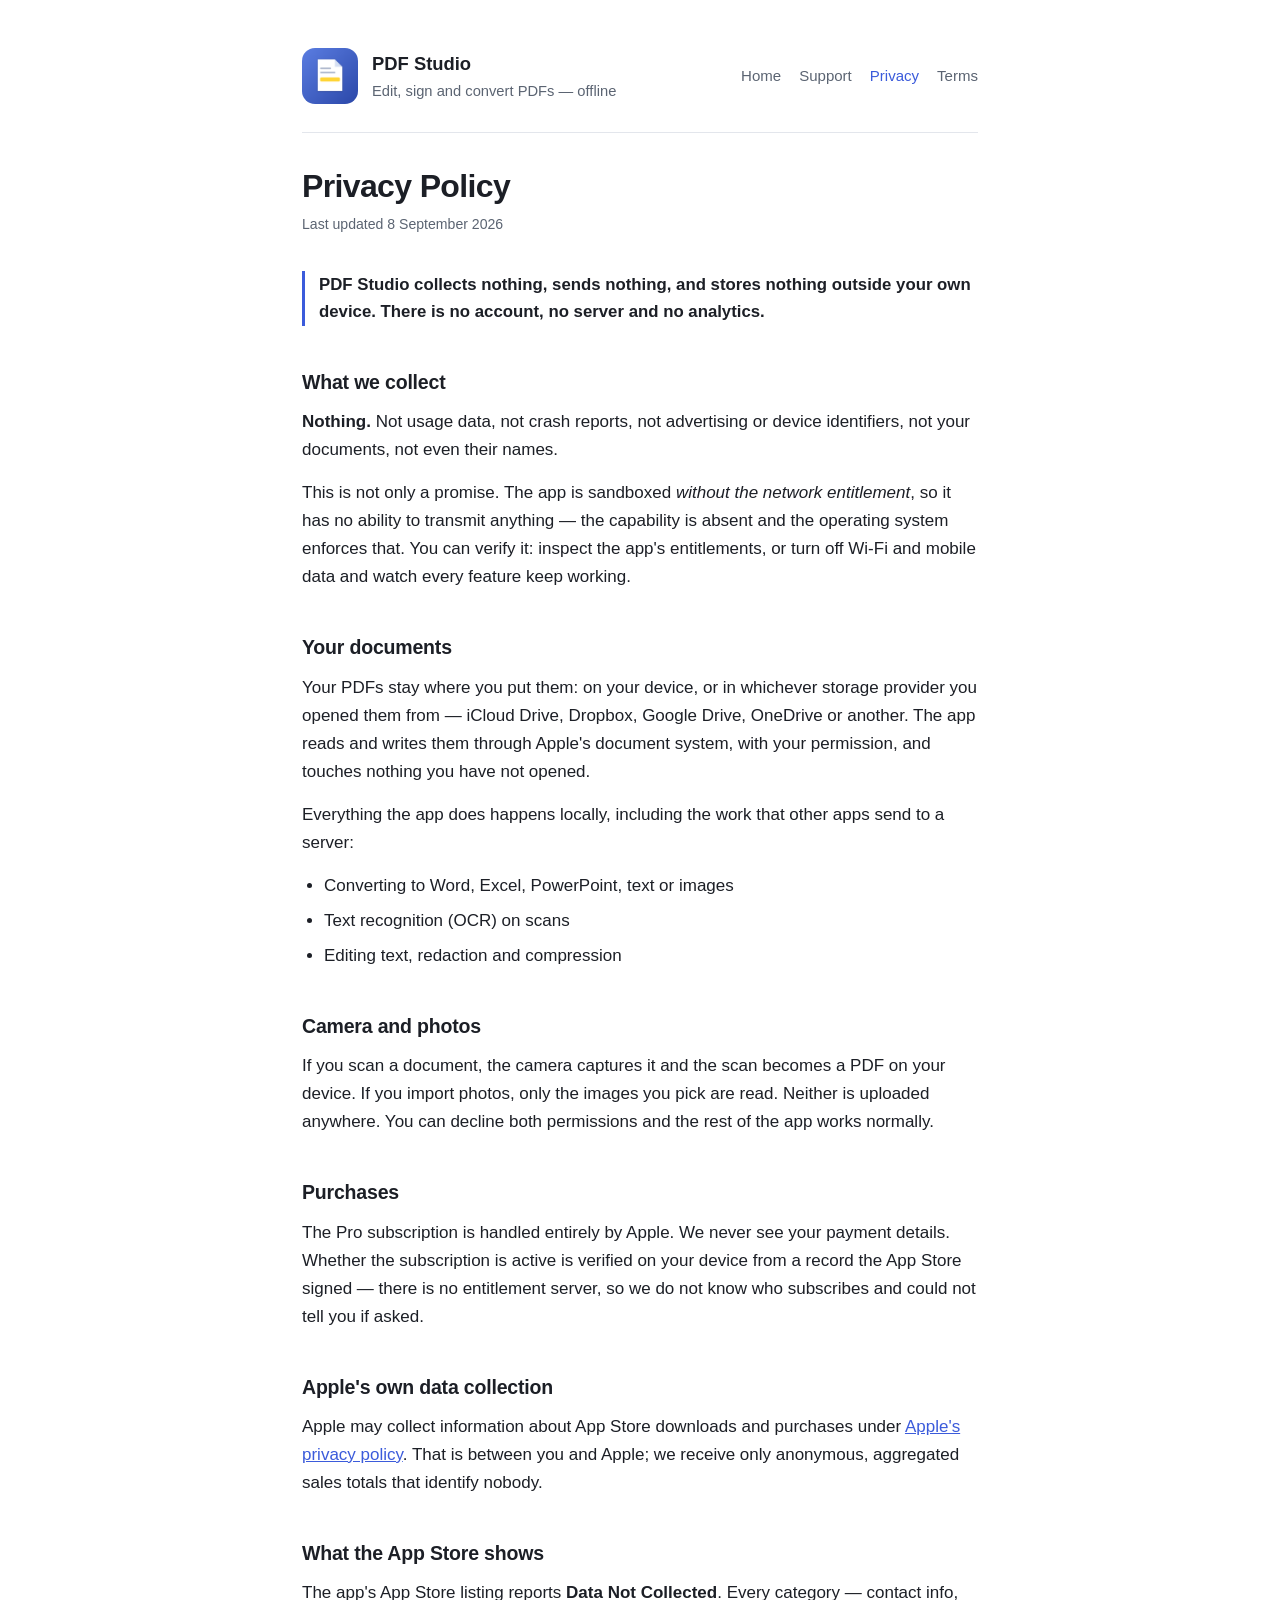
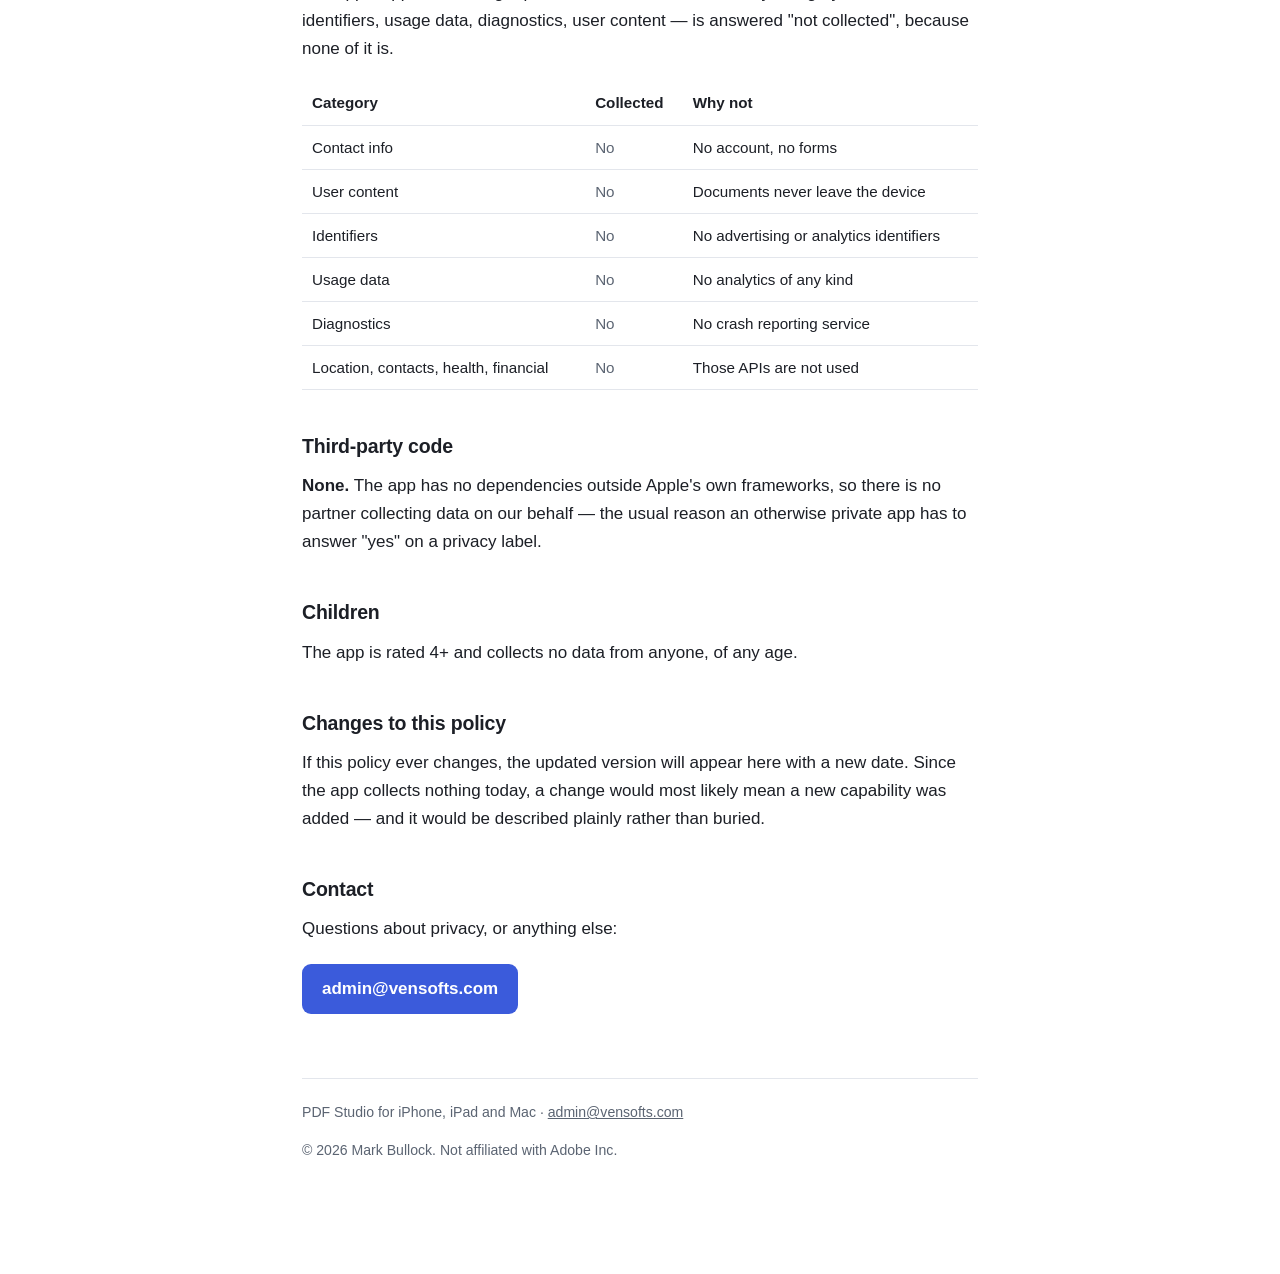
==== docs/privacy.html @ 3d9847b3 "initial" ====
<!doctype html>
<html lang="en">
<head>
<meta charset="utf-8">
<meta name="viewport" content="width=device-width, initial-scale=1">
<title>Privacy Policy — PDF Studio</title>
<meta name="description" content="PDF Studio collects nothing, sends nothing, and stores nothing outside your own device.">
<link rel="icon" href="icon.png">
<link rel="stylesheet" href="style.css">
</head>
<body>
<div class="wrap">
<header class="site">
    <img src="icon.png" alt="">
    <div>
        <div class="name">PDF Studio</div>
        <div class="tag">Edit, sign and convert PDFs — offline</div>
    </div>
    <nav class="site">
        <a href="index.html">Home</a>
        <a href="support.html">Support</a>
        <a href="privacy.html" aria-current="page">Privacy</a>
        <a href="terms.html">Terms</a>
    </nav>
</header>

<h1>Privacy Policy</h1>
<p class="updated">Last updated 8 September 2026</p>

<div class="key">PDF Studio collects nothing, sends nothing, and stores nothing
outside your own device. There is no account, no server and no analytics.</div>

<h2>What we collect</h2>
<p><strong>Nothing.</strong> Not usage data, not crash reports, not advertising
or device identifiers, not your documents, not even their names.</p>

<p>This is not only a promise. The app is sandboxed <em>without the network
entitlement</em>, so it has no ability to transmit anything — the capability is
absent and the operating system enforces that. You can verify it: inspect the
app's entitlements, or turn off Wi-Fi and mobile data and watch every feature
keep working.</p>

<h2>Your documents</h2>
<p>Your PDFs stay where you put them: on your device, or in whichever storage
provider you opened them from — iCloud Drive, Dropbox, Google Drive, OneDrive or
another. The app reads and writes them through Apple's document system, with
your permission, and touches nothing you have not opened.</p>

<p>Everything the app does happens locally, including the work that other apps
send to a server:</p>
<ul>
    <li>Converting to Word, Excel, PowerPoint, text or images</li>
    <li>Text recognition (OCR) on scans</li>
    <li>Editing text, redaction and compression</li>
</ul>

<h2>Camera and photos</h2>
<p>If you scan a document, the camera captures it and the scan becomes a PDF on
your device. If you import photos, only the images you pick are read. Neither is
uploaded anywhere. You can decline both permissions and the rest of the app works
normally.</p>

<h2>Purchases</h2>
<p>The Pro subscription is handled entirely by Apple. We never see your payment
details. Whether the subscription is active is verified on your device from a
record the App Store signed — there is no entitlement server, so we do not know
who subscribes and could not tell you if asked.</p>

<h2>Apple's own data collection</h2>
<p>Apple may collect information about App Store downloads and purchases under
<a href="https://www.apple.com/legal/privacy/">Apple's privacy policy</a>. That
is between you and Apple; we receive only anonymous, aggregated sales totals that
identify nobody.</p>

<h2>What the App Store shows</h2>
<p>The app's App Store listing reports <strong>Data Not Collected</strong>. Every
category — contact info, identifiers, usage data, diagnostics, user content —
is answered "not collected", because none of it is.</p>

<table>
    <tr><th>Category</th><th>Collected</th><th>Why not</th></tr>
    <tr><td>Contact info</td><td class="no">No</td><td>No account, no forms</td></tr>
    <tr><td>User content</td><td class="no">No</td><td>Documents never leave the device</td></tr>
    <tr><td>Identifiers</td><td class="no">No</td><td>No advertising or analytics identifiers</td></tr>
    <tr><td>Usage data</td><td class="no">No</td><td>No analytics of any kind</td></tr>
    <tr><td>Diagnostics</td><td class="no">No</td><td>No crash reporting service</td></tr>
    <tr><td>Location, contacts, health, financial</td><td class="no">No</td><td>Those APIs are not used</td></tr>
</table>

<h2>Third-party code</h2>
<p><strong>None.</strong> The app has no dependencies outside Apple's own
frameworks, so there is no partner collecting data on our behalf — the usual
reason an otherwise private app has to answer "yes" on a privacy label.</p>

<h2>Children</h2>
<p>The app is rated 4+ and collects no data from anyone, of any age.</p>

<h2>Changes to this policy</h2>
<p>If this policy ever changes, the updated version will appear here with a new
date. Since the app collects nothing today, a change would most likely mean a new
capability was added — and it would be described plainly rather than buried.</p>

<h2>Contact</h2>
<p>Questions about privacy, or anything else:</p>
<p><a class="mail" href="mailto:admin@vensofts.com?subject=PDF%20Editor%20privacy">admin@vensofts.com</a></p>

<footer class="site">
    <p>PDF Studio for iPhone, iPad and Mac ·
       <a href="mailto:admin@vensofts.com">admin@vensofts.com</a></p>
    <p>© 2026 Mark Bullock. Not affiliated with Adobe Inc.</p>
</footer>
</div>
</body>
</html>
---- docs/style.css ----
/* Shared styling for the support and privacy pages.
   One stylesheet, no build step — GitHub Pages serves these as-is. */

:root {
    --ink: #1c1f26;
    --muted: #5b6472;
    --line: #e3e6ec;
    --bg: #ffffff;
    --panel: #f6f8fb;
    --accent: #3b5bdb;
    --accent-ink: #ffffff;
}

@media (prefers-color-scheme: dark) {
    :root {
        --ink: #e8eaee;
        --muted: #9aa4b4;
        --line: #2a2f3a;
        --bg: #14171c;
        --panel: #1b1f27;
        --accent: #6c8cff;
        --accent-ink: #0d1017;
    }
}

* { box-sizing: border-box; }

body {
    margin: 0;
    padding: 0;
    background: var(--bg);
    color: var(--ink);
    font: 17px/1.65 -apple-system, BlinkMacSystemFont, "Segoe UI", Roboto,
          "Helvetica Neue", Arial, sans-serif;
    -webkit-font-smoothing: antialiased;
}

.wrap {
    max-width: 720px;
    margin: 0 auto;
    padding: 48px 22px 96px;
}

header.site {
    display: flex;
    align-items: center;
    gap: 14px;
    padding-bottom: 28px;
    margin-bottom: 34px;
    border-bottom: 1px solid var(--line);
}

header.site img {
    width: 56px;
    height: 56px;
    border-radius: 13px;
    flex: none;
}

header.site .name { font-size: 1.15rem; font-weight: 600; }
header.site .tag { color: var(--muted); font-size: 0.92rem; }

nav.site { margin-left: auto; display: flex; gap: 18px; flex-wrap: wrap; }
nav.site a { color: var(--muted); text-decoration: none; font-size: 0.94rem; }
nav.site a:hover, nav.site a[aria-current] { color: var(--accent); }

h1 { font-size: 2rem; line-height: 1.2; margin: 0 0 8px; letter-spacing: -0.02em; }
h2 { font-size: 1.22rem; margin: 40px 0 10px; letter-spacing: -0.01em; }
h3 { font-size: 1rem; margin: 26px 0 6px; }

.lede { color: var(--muted); font-size: 1.05rem; margin: 0 0 34px; }
.updated { color: var(--muted); font-size: 0.88rem; margin: 0 0 34px; }

p { margin: 0 0 15px; }
ul, ol { margin: 0 0 15px; padding-left: 22px; }
li { margin-bottom: 7px; }

a { color: var(--accent); }

.panel {
    background: var(--panel);
    border: 1px solid var(--line);
    border-radius: 12px;
    padding: 18px 20px;
    margin: 22px 0;
}

.panel p:last-child, .panel ul:last-child { margin-bottom: 0; }

.key {
    font-size: 1.05rem;
    font-weight: 600;
    border-left: 3px solid var(--accent);
    padding-left: 14px;
    margin: 26px 0;
}

table { width: 100%; border-collapse: collapse; margin: 18px 0 24px; font-size: 0.95rem; }
th, td { text-align: left; padding: 9px 10px; border-bottom: 1px solid var(--line); vertical-align: top; }
th { font-weight: 600; }
td.no { color: var(--muted); white-space: nowrap; }

code {
    font-family: ui-monospace, SFMono-Regular, Menlo, monospace;
    font-size: 0.9em;
    background: var(--panel);
    border: 1px solid var(--line);
    border-radius: 5px;
    padding: 1px 5px;
}

.mail {
    display: inline-block;
    background: var(--accent);
    color: var(--accent-ink);
    text-decoration: none;
    font-weight: 600;
    padding: 11px 20px;
    border-radius: 9px;
    margin-top: 6px;
}

footer.site {
    margin-top: 64px;
    padding-top: 22px;
    border-top: 1px solid var(--line);
    color: var(--muted);
    font-size: 0.88rem;
}

footer.site a { color: var(--muted); }

@media (max-width: 620px) {
    .wrap { padding: 30px 18px 70px; }
    header.site { flex-wrap: wrap; }
    nav.site { margin-left: 0; width: 100%; }
    h1 { font-size: 1.6rem; }
}
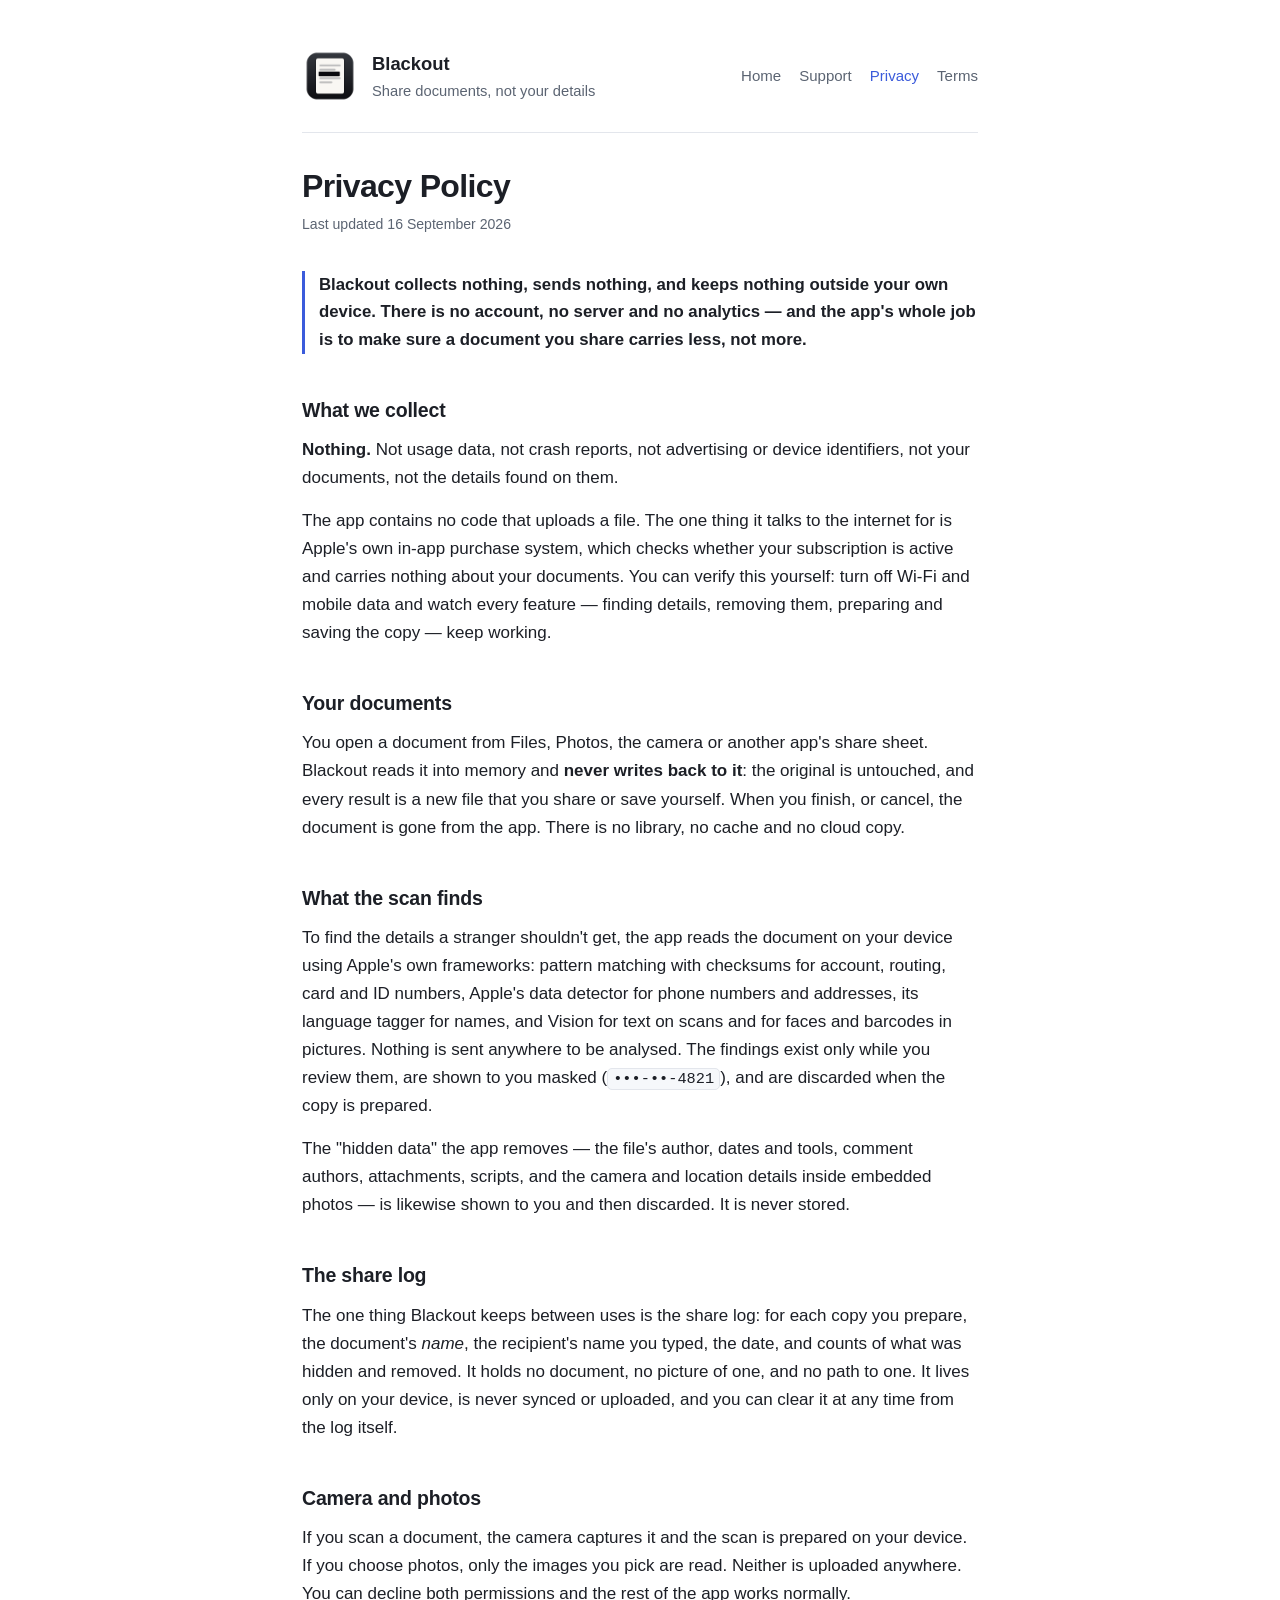
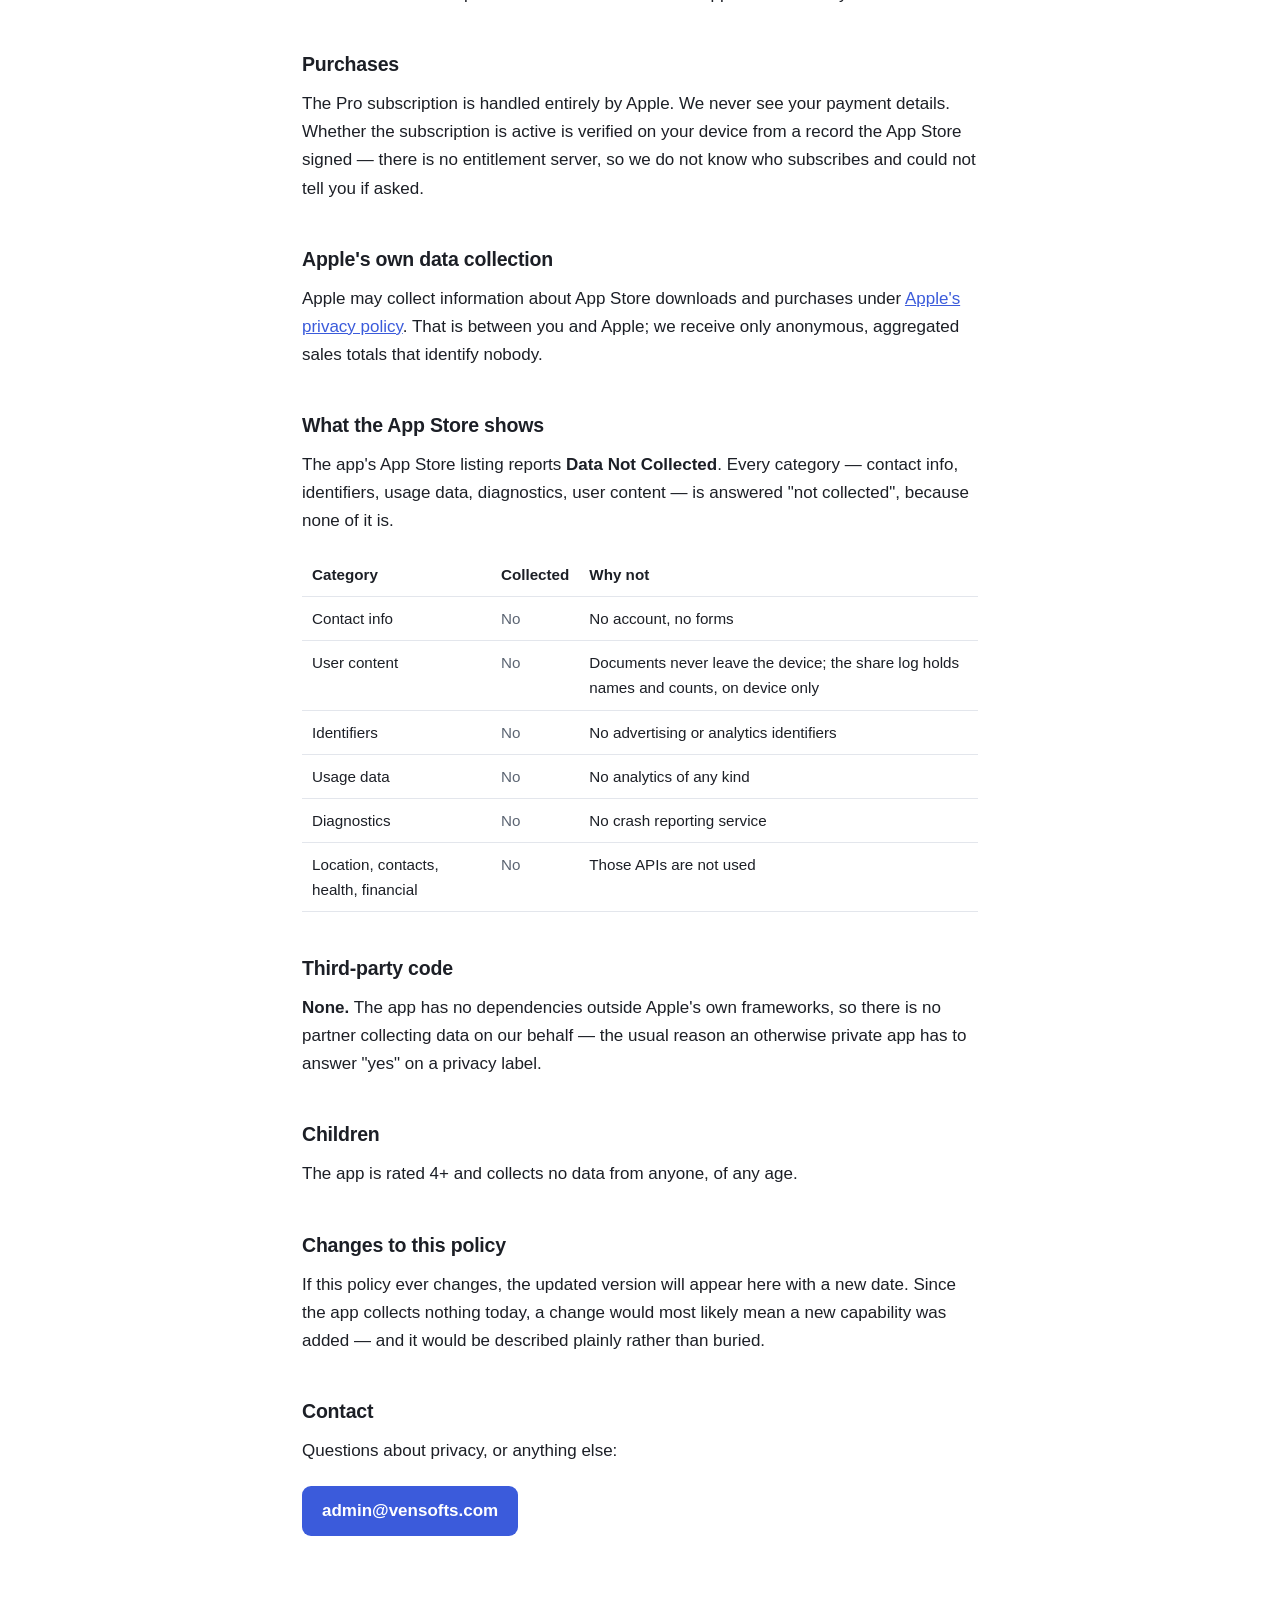
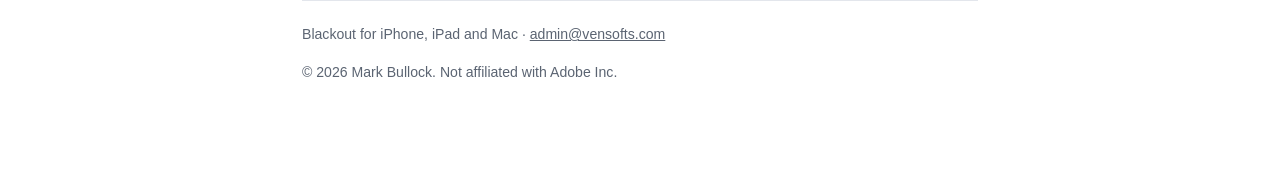
==== commit cefa139a: "update" ====
--- a/docs/privacy.html
+++ b/docs/privacy.html
@@ -3,8 +3,8 @@
 <head>
 <meta charset="utf-8">
 <meta name="viewport" content="width=device-width, initial-scale=1">
-<title>Privacy Policy — PDF Studio</title>
-<meta name="description" content="PDF Studio collects nothing, sends nothing, and stores nothing outside your own device.">
+<title>Privacy Policy — Blackout</title>
+<meta name="description" content="Blackout collects nothing, sends nothing, and keeps nothing outside your own device.">
 <link rel="icon" href="icon.png">
 <link rel="stylesheet" href="style.css">
 </head>
@@ -13,8 +13,8 @@
 <header class="site">
     <img src="icon.png" alt="">
     <div>
-        <div class="name">PDF Studio</div>
-        <div class="tag">Edit, sign and convert PDFs — offline</div>
+        <div class="name">Blackout</div>
+        <div class="tag">Share documents, not your details</div>
     </div>
     <nav class="site">
         <a href="index.html">Home</a>
@@ -25,38 +25,54 @@
 </header>
 
 <h1>Privacy Policy</h1>
-<p class="updated">Last updated 8 September 2026</p>
+<p class="updated">Last updated 16 September 2026</p>
 
-<div class="key">PDF Studio collects nothing, sends nothing, and stores nothing
-outside your own device. There is no account, no server and no analytics.</div>
+<div class="key">Blackout collects nothing, sends nothing, and keeps nothing
+outside your own device. There is no account, no server and no analytics — and
+the app's whole job is to make sure a document you share carries less, not
+more.</div>
 
 <h2>What we collect</h2>
 <p><strong>Nothing.</strong> Not usage data, not crash reports, not advertising
-or device identifiers, not your documents, not even their names.</p>
+or device identifiers, not your documents, not the details found on them.</p>
 
-<p>This is not only a promise. The app is sandboxed <em>without the network
-entitlement</em>, so it has no ability to transmit anything — the capability is
-absent and the operating system enforces that. You can verify it: inspect the
-app's entitlements, or turn off Wi-Fi and mobile data and watch every feature
-keep working.</p>
+<p>The app contains no code that uploads a file. The one thing it talks to the
+internet for is Apple's own in-app purchase system, which checks whether your
+subscription is active and carries nothing about your documents. You can
+verify this yourself: turn off Wi-Fi and mobile data and watch every feature —
+finding details, removing them, preparing and saving the copy — keep working.</p>
 
 <h2>Your documents</h2>
-<p>Your PDFs stay where you put them: on your device, or in whichever storage
-provider you opened them from — iCloud Drive, Dropbox, Google Drive, OneDrive or
-another. The app reads and writes them through Apple's document system, with
-your permission, and touches nothing you have not opened.</p>
+<p>You open a document from Files, Photos, the camera or another app's share
+sheet. Blackout reads it into memory and <strong>never writes back to it</strong>:
+the original is untouched, and every result is a new file that you share or
+save yourself. When you finish, or cancel, the document is gone from the app.
+There is no library, no cache and no cloud copy.</p>
 
-<p>Everything the app does happens locally, including the work that other apps
-send to a server:</p>
-<ul>
-    <li>Converting to Word, Excel, PowerPoint, text or images</li>
-    <li>Text recognition (OCR) on scans</li>
-    <li>Editing text, redaction and compression</li>
-</ul>
+<h2>What the scan finds</h2>
+<p>To find the details a stranger shouldn't get, the app reads the document on
+your device using Apple's own frameworks: pattern matching with checksums for
+account, routing, card and ID numbers, Apple's data detector for phone numbers
+and addresses, its language tagger for names, and Vision for text on scans and
+for faces and barcodes in pictures. Nothing is sent anywhere to be analysed.
+The findings exist only while you review them, are shown to you masked
+(<code>•••-••-4821</code>), and are discarded when the copy is prepared.</p>
+
+<p>The "hidden data" the app removes — the file's author, dates and tools,
+comment authors, attachments, scripts, and the camera and location details
+inside embedded photos — is likewise shown to you and then discarded. It is
+never stored.</p>
+
+<h2>The share log</h2>
+<p>The one thing Blackout keeps between uses is the share log: for each copy
+you prepare, the document's <em>name</em>, the recipient's name you typed, the
+date, and counts of what was hidden and removed. It holds no document, no
+picture of one, and no path to one. It lives only on your device, is never
+synced or uploaded, and you can clear it at any time from the log itself.</p>
 
 <h2>Camera and photos</h2>
-<p>If you scan a document, the camera captures it and the scan becomes a PDF on
-your device. If you import photos, only the images you pick are read. Neither is
+<p>If you scan a document, the camera captures it and the scan is prepared on
+your device. If you choose photos, only the images you pick are read. Neither is
 uploaded anywhere. You can decline both permissions and the rest of the app works
 normally.</p>
 
@@ -80,7 +96,7 @@
 <table>
     <tr><th>Category</th><th>Collected</th><th>Why not</th></tr>
     <tr><td>Contact info</td><td class="no">No</td><td>No account, no forms</td></tr>
-    <tr><td>User content</td><td class="no">No</td><td>Documents never leave the device</td></tr>
+    <tr><td>User content</td><td class="no">No</td><td>Documents never leave the device; the share log holds names and counts, on device only</td></tr>
     <tr><td>Identifiers</td><td class="no">No</td><td>No advertising or analytics identifiers</td></tr>
     <tr><td>Usage data</td><td class="no">No</td><td>No analytics of any kind</td></tr>
     <tr><td>Diagnostics</td><td class="no">No</td><td>No crash reporting service</td></tr>
@@ -105,7 +121,7 @@
 <p><a class="mail" href="mailto:admin@vensofts.com?subject=PDF%20Editor%20privacy">admin@vensofts.com</a></p>
 
 <footer class="site">
-    <p>PDF Studio for iPhone, iPad and Mac ·
+    <p>Blackout for iPhone, iPad and Mac ·
        <a href="mailto:admin@vensofts.com">admin@vensofts.com</a></p>
     <p>© 2026 Mark Bullock. Not affiliated with Adobe Inc.</p>
 </footer>
